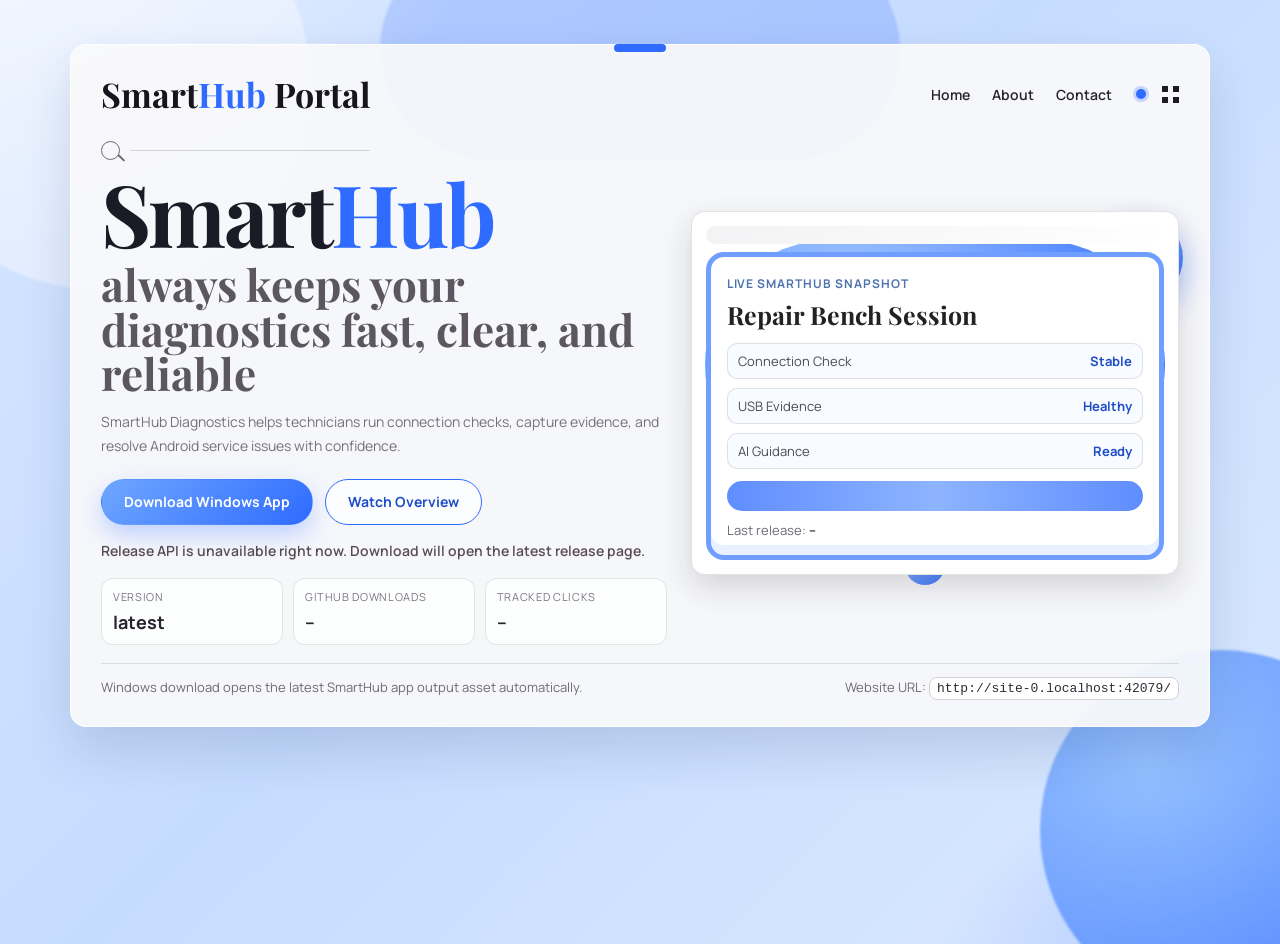
==== website-html/index.html @ 4f64154a "Add files via upload" ====
<!doctype html>
<html lang="en">
<head>
  <meta charset="utf-8" />
  <meta name="viewport" content="width=device-width, initial-scale=1" />
  <title>SmartHub Portal | Download Windows App</title>
  <meta
    name="description"
    content="SmartHub Portal for Windows diagnostics. Download the app, track releases, and launch technician-friendly repair workflows."
  />
  <link rel="preconnect" href="https://fonts.googleapis.com" />
  <link rel="preconnect" href="https://fonts.gstatic.com" crossorigin />
  <link
    href="https://fonts.googleapis.com/css2?family=Manrope:wght@400;500;600;700;800&family=Playfair+Display:wght@600;700;800&display=swap"
    rel="stylesheet"
  />
  <link rel="stylesheet" href="./styles.css" />
</head>
<body>
  <div class="bg-shape bg-shape-a" aria-hidden="true"></div>
  <div class="bg-shape bg-shape-b" aria-hidden="true"></div>
  <div class="bg-shape bg-shape-c" aria-hidden="true"></div>

  <main class="stage" id="home">
    <section class="panel reveal-up">
      <header class="nav-bar">
        <a class="logo" href="#home">Smart<span>Hub</span> Portal</a>

        <nav class="nav-links" aria-label="Main navigation">
          <a href="#home">Home</a>
          <a href="#about">About</a>
          <a href="#contact">Contact</a>
        </nav>

        <div class="nav-icons" aria-hidden="true">
          <span class="dot"></span>
          <span class="grid-icon"></span>
        </div>
      </header>

      <section class="hero-grid" id="about">
        <article class="hero-copy reveal-up delay-1">
          <div class="search-line" aria-hidden="true">
            <span class="search-icon"></span>
            <span class="search-rule"></span>
          </div>

          <h1>Smart<span>Hub</span></h1>
          <h2>always keeps your diagnostics fast, clear, and reliable</h2>
          <p>
            SmartHub Diagnostics helps technicians run connection checks, capture evidence,
            and resolve Android service issues with confidence.
          </p>

          <div class="cta-row">
            <button id="downloadBtn" class="btn primary" type="button">Download Windows App</button>
            <a class="btn secondary" href="#contact">Watch Overview</a>
          </div>

          <p id="downloadStatus" class="status">Preparing release information...</p>

          <div class="mini-metrics" aria-label="Release metrics">
            <div class="metric-pill">
              <span>Version</span>
              <strong id="metricVersion">Checking...</strong>
            </div>
            <div class="metric-pill">
              <span>GitHub Downloads</span>
              <strong id="metricGithubDownloads">--</strong>
            </div>
            <div class="metric-pill">
              <span>Tracked Clicks</span>
              <strong id="metricTrackedClicks">--</strong>
            </div>
          </div>
        </article>

        <article class="hero-visual reveal-up delay-2" aria-label="SmartHub visual preview">
          <div class="orbit orbit-a"></div>
          <div class="orbit orbit-b"></div>
          <div class="orbit orbit-c"></div>

          <div class="preview-frame">
            <div class="preview-top-accent"></div>
            <div class="preview-card">
              <p class="preview-label">Live SmartHub Snapshot</p>
              <h3>Repair Bench Session</h3>

              <ul>
                <li><span>Connection Check</span><b>Stable</b></li>
                <li><span>USB Evidence</span><b>Healthy</b></li>
                <li><span>AI Guidance</span><b>Ready</b></li>
              </ul>

              <div class="wave"></div>
              <p class="published">Last release: <strong id="metricPublishedAt">Checking...</strong></p>
            </div>
          </div>
        </article>
      </section>

      <footer class="foot" id="contact">
        <p>Windows download opens the latest SmartHub app output asset automatically.</p>
        <p class="site-url">Website URL: <code id="siteUrl">Loading...</code></p>
      </footer>
    </section>
  </main>

  <script src="./app.js" defer></script>
</body>
</html>
---- website-html/styles.css ----
:root {
  --bg: #d9e8ff;
  --bg-soft: #eef5ff;
  --card: #f9f9fb;
  --ink: #1b1b26;
  --muted: #77707c;
  --brand: #2f6bff;
  --brand-strong: #1f4dc7;
  --border: rgba(27, 27, 38, 0.11);
  --shadow: 0 24px 50px rgba(20, 44, 88, 0.14);
}

* {
  box-sizing: border-box;
}

html,
body {
  margin: 0;
  padding: 0;
}

body {
  min-height: 100vh;
  color: var(--ink);
  font-family: "Manrope", "Segoe UI", Tahoma, Geneva, Verdana, sans-serif;
  background:
    radial-gradient(900px 600px at -5% -15%, rgba(255, 255, 255, 0.66), transparent 65%),
    radial-gradient(560px 360px at 100% 104%, rgba(47, 107, 255, 0.32), transparent 62%),
    linear-gradient(135deg, #d5e5ff, #c6dcff 46%, #dbe9ff);
  position: relative;
  overflow-x: hidden;
}

.bg-shape {
  position: fixed;
  pointer-events: none;
  filter: blur(1px);
}

.bg-shape-a {
  width: 420px;
  height: 420px;
  left: -110px;
  top: -130px;
  border-radius: 50%;
  background: rgba(255, 255, 255, 0.4);
}

.bg-shape-b {
  width: 360px;
  height: 360px;
  right: -120px;
  bottom: -110px;
  border-radius: 50%;
  background: radial-gradient(circle at 30% 30%, #7fb4ff, #2f6bff);
  opacity: 0.75;
}

.bg-shape-c {
  width: 520px;
  height: 220px;
  left: 50%;
  top: -60px;
  transform: translateX(-50%);
  border-radius: 999px;
  background: rgba(47, 107, 255, 0.2);
}

.stage {
  width: min(1140px, calc(100% - 34px));
  margin: 44px auto;
}

.panel {
  background: rgba(249, 249, 251, 0.93);
  border: 1px solid rgba(255, 255, 255, 0.7);
  border-radius: 16px;
  box-shadow: var(--shadow);
  padding: 26px 30px 30px;
  position: relative;
}

.panel::before {
  content: '';
  position: absolute;
  width: 52px;
  height: 8px;
  border-radius: 999px;
  background: var(--brand);
  left: 50%;
  top: -1px;
  transform: translateX(-50%);
}

.nav-bar {
  display: grid;
  grid-template-columns: 1fr auto auto;
  align-items: center;
  gap: 24px;
}

.logo {
  font-size: 34px;
  font-family: "Playfair Display", Georgia, serif;
  font-weight: 700;
  color: #16151d;
  text-decoration: none;
}

.logo span {
  color: var(--brand);
}

.nav-links {
  display: flex;
  align-items: center;
  gap: 22px;
}

.nav-links a {
  text-decoration: none;
  color: #25212d;
  font-size: 14px;
  font-weight: 600;
}

.nav-links a:hover {
  color: var(--brand-strong);
}

.nav-icons {
  display: flex;
  align-items: center;
  gap: 16px;
}

.dot {
  width: 10px;
  height: 10px;
  border-radius: 50%;
  background: var(--brand);
  box-shadow: 0 0 0 3px rgba(47, 107, 255, 0.24);
}

.grid-icon {
  width: 17px;
  height: 17px;
  display: inline-grid;
  grid-template-columns: repeat(2, 1fr);
  grid-template-rows: repeat(2, 1fr);
  gap: 3px;
}

.grid-icon {
  position: relative;
}

.grid-icon span,
.grid-icon i {
  display: none;
}

.grid-icon {
  background:
    linear-gradient(#1f1b25 0 0) 0 0/6px 6px,
    linear-gradient(#1f1b25 0 0) 100% 0/6px 6px,
    linear-gradient(#1f1b25 0 0) 0 100%/6px 6px,
    linear-gradient(#1f1b25 0 0) 100% 100%/6px 6px;
  background-repeat: no-repeat;
}

.hero-grid {
  margin-top: 24px;
  display: grid;
  grid-template-columns: 1.1fr 0.95fr;
  gap: 24px;
  align-items: center;
}

.search-line {
  display: flex;
  align-items: center;
  gap: 10px;
  margin-bottom: 12px;
}

.search-icon {
  width: 19px;
  height: 19px;
  border-radius: 50%;
  border: 1.6px solid #6d6772;
  display: inline-block;
  position: relative;
}

.search-icon::after {
  content: '';
  width: 9px;
  height: 1.6px;
  background: #6d6772;
  position: absolute;
  right: -7px;
  bottom: 0;
  transform: rotate(45deg);
  border-radius: 999px;
}

.search-rule {
  width: 240px;
  max-width: 100%;
  height: 1px;
  background: rgba(109, 103, 114, 0.25);
}

h1 {
  margin: 0;
  font-size: clamp(48px, 8vw, 86px);
  line-height: 0.95;
  letter-spacing: -0.03em;
  font-family: "Playfair Display", Georgia, serif;
}

h1 span {
  color: var(--brand);
}

h2 {
  margin: 8px 0 0;
  font-size: clamp(27px, 3.9vw, 44px);
  line-height: 1.02;
  font-family: "Playfair Display", Georgia, serif;
  color: #5b5660;
}

p {
  color: var(--muted);
}

.hero-copy > p {
  margin: 14px 0 0;
  max-width: 570px;
  line-height: 1.66;
  font-size: 14px;
}

.cta-row {
  margin-top: 22px;
  display: flex;
  flex-wrap: wrap;
  gap: 12px;
}

.btn {
  border: 1px solid transparent;
  border-radius: 999px;
  padding: 11px 22px;
  min-height: 46px;
  font-size: 14px;
  font-weight: 700;
  font-family: inherit;
  display: inline-flex;
  align-items: center;
  justify-content: center;
  text-decoration: none;
  cursor: pointer;
  transition: transform 140ms ease, box-shadow 140ms ease, background 140ms ease;
}

.btn:hover {
  transform: translateY(-1px);
}

.btn.primary {
  background: linear-gradient(135deg, #6fa7ff, var(--brand));
  color: #fff;
  box-shadow: 0 10px 24px rgba(47, 107, 255, 0.28);
}

.btn.primary[disabled] {
  opacity: 0.78;
  cursor: wait;
}

.btn.secondary {
  color: var(--brand-strong);
  border-color: var(--brand);
  background: rgba(255, 255, 255, 0.76);
}

.status {
  margin: 12px 0 0;
  min-height: 22px;
  font-size: 13px;
  color: #5a4b53;
  font-weight: 600;
}

.mini-metrics {
  margin-top: 16px;
  display: grid;
  grid-template-columns: repeat(3, minmax(0, 1fr));
  gap: 10px;
}

.metric-pill {
  background: rgba(255, 255, 255, 0.78);
  border: 1px solid var(--border);
  border-radius: 12px;
  padding: 10px 11px;
}

.metric-pill span {
  display: block;
  font-size: 11px;
  color: #7b7580;
  margin-bottom: 6px;
  text-transform: uppercase;
  letter-spacing: 0.06em;
}

.metric-pill strong {
  font-size: 18px;
  color: #25212d;
}

.hero-visual {
  position: relative;
}

.orbit {
  position: absolute;
  border-radius: 50%;
  animation: float 4.6s ease-in-out infinite;
}

.orbit-a {
  width: 86px;
  height: 86px;
  right: -4px;
  top: 4px;
  background: linear-gradient(145deg, #98c3ff, var(--brand));
  box-shadow: 0 11px 30px rgba(47, 107, 255, 0.38);
}

.orbit-b {
  width: 26px;
  height: 26px;
  right: 8px;
  top: 120px;
  background: #6f9fff;
  animation-delay: 0.3s;
}

.orbit-c {
  width: 40px;
  height: 40px;
  left: 44%;
  bottom: -10px;
  background: linear-gradient(145deg, #9cc6ff, #4078ff);
  animation-delay: 0.8s;
}

.preview-frame {
  position: relative;
  border: 1px solid rgba(27, 27, 38, 0.12);
  border-radius: 14px;
  background: #ffffff;
  box-shadow: 0 12px 30px rgba(39, 26, 34, 0.16);
  padding: 14px;
  overflow: hidden;
}

.preview-frame::before {
  content: '';
  position: absolute;
  width: 460px;
  height: 250px;
  left: 50%;
  top: 28px;
  transform: translateX(-50%);
  background: radial-gradient(circle at 30% 30%, #a7caff, #2f6bff);
  border-radius: 999px;
  z-index: 0;
}

.preview-top-accent {
  position: relative;
  z-index: 1;
  height: 18px;
  border-radius: 10px;
  background: linear-gradient(135deg, #f3f2f4, #ffffff);
  margin-bottom: 8px;
}

.preview-card {
  position: relative;
  z-index: 1;
  border-radius: 18px;
  background: #fff;
  padding: 18px 16px 16px;
  border: 5px solid #6f9eff;
  box-shadow: inset 0 -10px 0 rgba(47, 107, 255, 0.1);
}

.preview-label {
  margin: 0;
  font-size: 12px;
  font-weight: 700;
  color: #4f73ad;
  letter-spacing: 0.08em;
  text-transform: uppercase;
}

.preview-card h3 {
  margin: 6px 0 12px;
  font-size: 25px;
  font-family: "Playfair Display", Georgia, serif;
  color: #222;
}

.preview-card ul {
  list-style: none;
  margin: 0;
  padding: 0;
  display: grid;
  gap: 9px;
}

.preview-card li {
  display: flex;
  justify-content: space-between;
  align-items: center;
  font-size: 13px;
  color: #4e4a54;
  border: 1px solid rgba(27, 27, 38, 0.12);
  background: #f8fbff;
  border-radius: 10px;
  padding: 8px 10px;
}

.preview-card li b {
  color: #1f4dc7;
}

.wave {
  margin-top: 12px;
  height: 30px;
  border-radius: 999px;
  background: linear-gradient(90deg, #5f8dff 0%, #8eb4ff 50%, #5f8dff 100%);
  animation: pulse 3.2s ease-in-out infinite;
}

.published {
  margin: 10px 0 0;
  font-size: 13px;
  color: #6f6975;
}

.published strong {
  color: #3b3341;
}

.foot {
  margin-top: 18px;
  display: flex;
  justify-content: space-between;
  gap: 12px;
  flex-wrap: wrap;
  align-items: center;
  border-top: 1px solid rgba(27, 27, 38, 0.12);
  padding-top: 14px;
}

.foot p {
  margin: 0;
  font-size: 13px;
  color: #6f6975;
}

.site-url code {
  border: 1px solid rgba(27, 27, 38, 0.2);
  padding: 3px 7px;
  border-radius: 8px;
  background: #fff;
  color: #2f2b35;
}

.reveal-up {
  opacity: 0;
  transform: translateY(14px);
  animation: reveal 540ms ease forwards;
}

.delay-1 {
  animation-delay: 100ms;
}

.delay-2 {
  animation-delay: 220ms;
}

@keyframes reveal {
  to {
    opacity: 1;
    transform: translateY(0);
  }
}

@keyframes float {
  0%,
  100% {
    transform: translateY(0);
  }
  50% {
    transform: translateY(-10px);
  }
}

@keyframes pulse {
  0%,
  100% {
    opacity: 0.83;
  }
  50% {
    opacity: 1;
  }
}

@media (max-width: 1080px) {
  .hero-grid {
    grid-template-columns: 1fr;
  }

  .preview-frame::before {
    width: 115%;
  }
}

@media (max-width: 760px) {
  .stage {
    width: min(1140px, calc(100% - 18px));
    margin: 20px auto;
  }

  .panel {
    padding: 20px 16px 20px;
  }

  .nav-bar {
    grid-template-columns: 1fr;
    gap: 10px;
  }

  .nav-links {
    gap: 14px;
  }

  .cta-row {
    flex-direction: column;
  }

  .btn {
    width: 100%;
  }

  .mini-metrics {
    grid-template-columns: 1fr;
  }

  .search-rule {
    width: 120px;
  }
}

@media (prefers-reduced-motion: reduce) {
  .orbit,
  .wave,
  .reveal-up,
  .delay-1,
  .delay-2 {
    animation: none;
    transform: none;
    opacity: 1;
  }

  .btn {
    transition: none;
  }
}
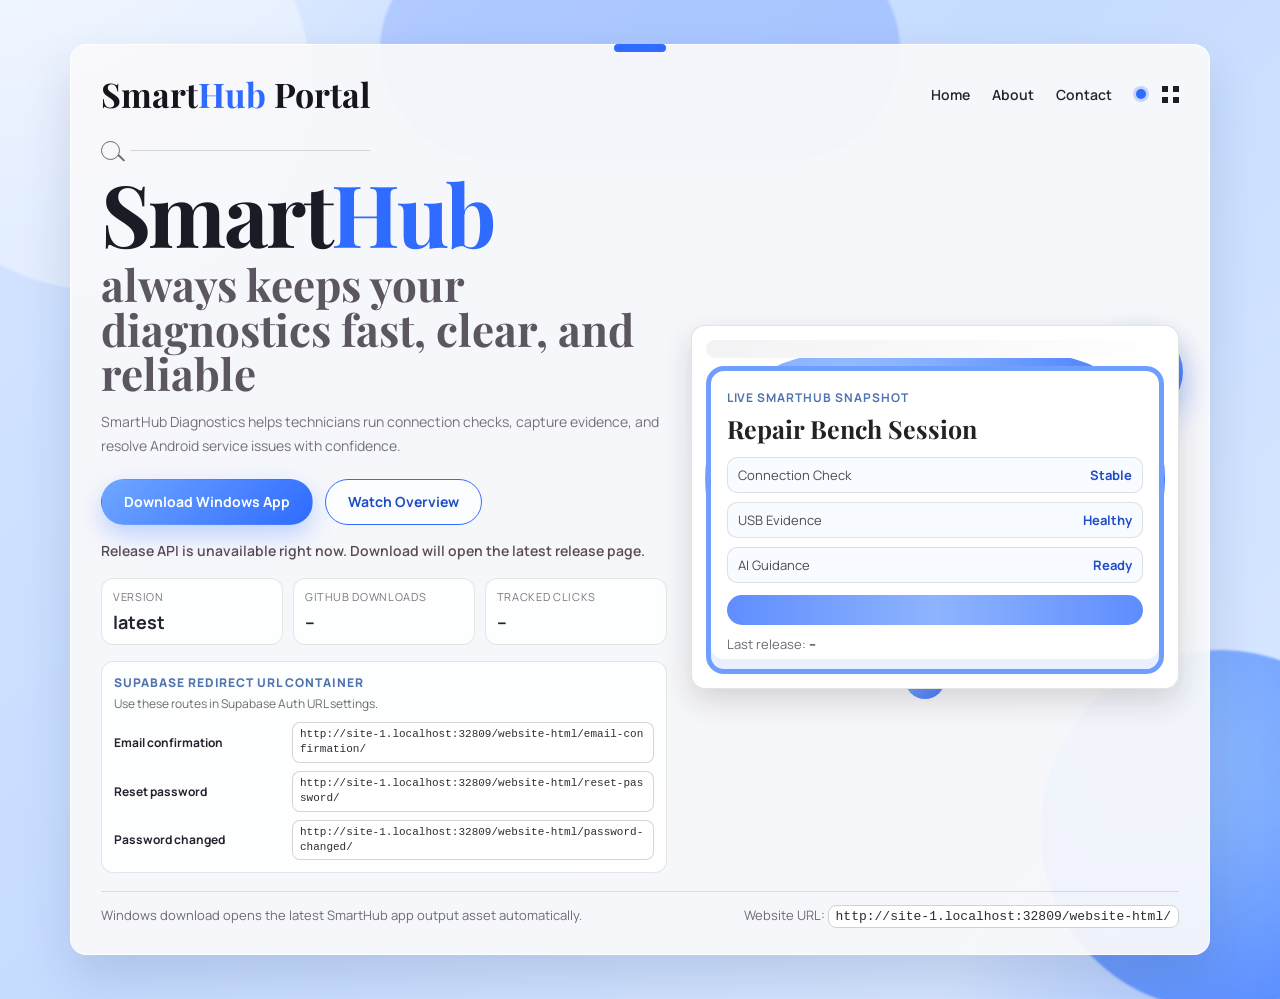
==== commit 648e8b6b: "Add files via upload" ====
--- a/website-html/index.html
+++ b/website-html/index.html
@@ -73,6 +73,25 @@
               <strong id="metricTrackedClicks">--</strong>
             </div>
           </div>
+
+          <div class="supabase-url-container" aria-label="Supabase redirect URL container">
+            <div class="supabase-url-title">Supabase Redirect URL Container</div>
+            <div class="supabase-url-subtitle">Use these routes in Supabase Auth URL settings.</div>
+            <div class="supabase-url-grid">
+              <div class="supabase-url-item">
+                <span>Email confirmation</span>
+                <code id="supabaseEmailRedirectUrl">Loading...</code>
+              </div>
+              <div class="supabase-url-item">
+                <span>Reset password</span>
+                <code id="supabasePasswordResetUrl">Loading...</code>
+              </div>
+              <div class="supabase-url-item">
+                <span>Password changed</span>
+                <code id="supabasePasswordChangedUrl">Loading...</code>
+              </div>
+            </div>
+          </div>
         </article>
 
         <article class="hero-visual reveal-up delay-2" aria-label="SmartHub visual preview">
--- a/website-html/styles.css
+++ b/website-html/styles.css
@@ -322,6 +322,88 @@
 .metric-pill strong {
   font-size: 18px;
   color: #25212d;
+}
+
+.supabase-url-container {
+  margin-top: 16px;
+  background: rgba(255, 255, 255, 0.78);
+  border: 1px solid var(--border);
+  border-radius: 12px;
+  padding: 12px;
+}
+
+.supabase-url-title {
+  font-size: 12px;
+  font-weight: 800;
+  letter-spacing: 0.08em;
+  text-transform: uppercase;
+  color: #4f73ad;
+}
+
+.supabase-url-subtitle {
+  margin-top: 4px;
+  font-size: 12px;
+  color: #6f6975;
+}
+
+.supabase-url-grid {
+  margin-top: 10px;
+  display: grid;
+  gap: 8px;
+}
+
+.supabase-url-item {
+  display: grid;
+  grid-template-columns: 170px minmax(0, 1fr);
+  gap: 8px;
+  align-items: center;
+}
+
+.supabase-url-item span {
+  font-size: 12px;
+  font-weight: 700;
+  color: #25212d;
+}
+
+.supabase-url-item code {
+  font-size: 11px;
+  line-height: 1.4;
+  color: #2f2b35;
+  background: #fff;
+  border: 1px solid rgba(27, 27, 38, 0.18);
+  border-radius: 8px;
+  padding: 4px 7px;
+  word-break: break-all;
+}
+
+.auth-form {
+  margin-top: 14px;
+  max-width: 460px;
+  display: grid;
+  gap: 10px;
+}
+
+.auth-input {
+  width: 100%;
+  min-height: 42px;
+  border-radius: 10px;
+  border: 1px solid rgba(27, 27, 38, 0.2);
+  background: rgba(255, 255, 255, 0.94);
+  padding: 9px 12px;
+  font: inherit;
+  color: #25212d;
+}
+
+.auth-input:focus {
+  outline: none;
+  border-color: rgba(47, 107, 255, 0.6);
+  box-shadow: 0 0 0 3px rgba(47, 107, 255, 0.15);
+}
+
+.auth-help {
+  margin: 4px 0 0;
+  font-size: 12px;
+  color: #6f6975;
 }
 
 .hero-visual {
@@ -568,6 +650,10 @@
     grid-template-columns: 1fr;
   }
 
+  .supabase-url-item {
+    grid-template-columns: 1fr;
+  }
+
   .search-rule {
     width: 120px;
   }
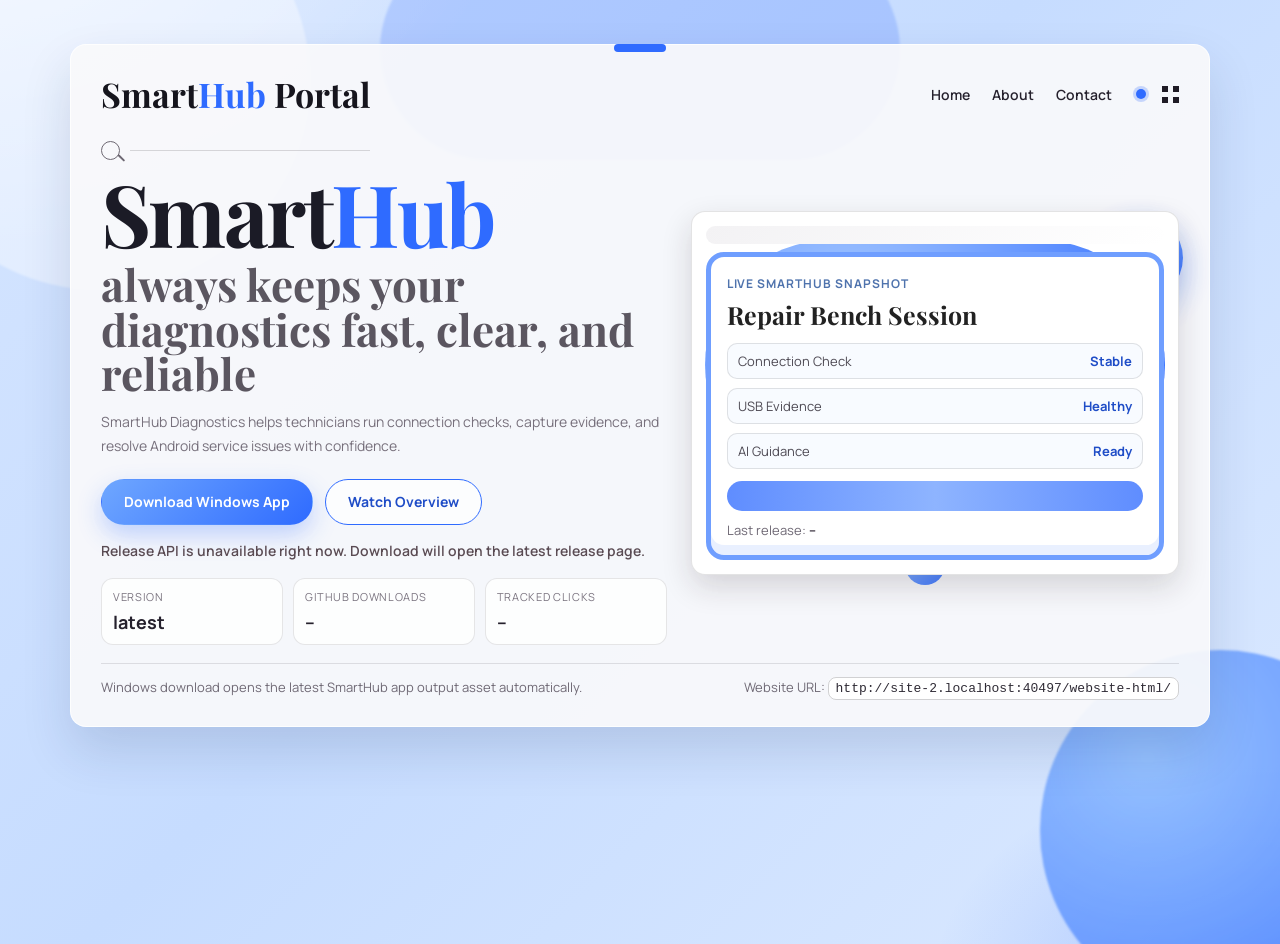
==== commit f6de8033: "Add files via upload" ====
--- a/website-html/index.html
+++ b/website-html/index.html
@@ -73,25 +73,6 @@
               <strong id="metricTrackedClicks">--</strong>
             </div>
           </div>
-
-          <div class="supabase-url-container" aria-label="Supabase redirect URL container">
-            <div class="supabase-url-title">Supabase Redirect URL Container</div>
-            <div class="supabase-url-subtitle">Use these routes in Supabase Auth URL settings.</div>
-            <div class="supabase-url-grid">
-              <div class="supabase-url-item">
-                <span>Email confirmation</span>
-                <code id="supabaseEmailRedirectUrl">Loading...</code>
-              </div>
-              <div class="supabase-url-item">
-                <span>Reset password</span>
-                <code id="supabasePasswordResetUrl">Loading...</code>
-              </div>
-              <div class="supabase-url-item">
-                <span>Password changed</span>
-                <code id="supabasePasswordChangedUrl">Loading...</code>
-              </div>
-            </div>
-          </div>
         </article>
 
         <article class="hero-visual reveal-up delay-2" aria-label="SmartHub visual preview">
--- a/website-html/styles.css
+++ b/website-html/styles.css
@@ -322,58 +322,6 @@
 .metric-pill strong {
   font-size: 18px;
   color: #25212d;
-}
-
-.supabase-url-container {
-  margin-top: 16px;
-  background: rgba(255, 255, 255, 0.78);
-  border: 1px solid var(--border);
-  border-radius: 12px;
-  padding: 12px;
-}
-
-.supabase-url-title {
-  font-size: 12px;
-  font-weight: 800;
-  letter-spacing: 0.08em;
-  text-transform: uppercase;
-  color: #4f73ad;
-}
-
-.supabase-url-subtitle {
-  margin-top: 4px;
-  font-size: 12px;
-  color: #6f6975;
-}
-
-.supabase-url-grid {
-  margin-top: 10px;
-  display: grid;
-  gap: 8px;
-}
-
-.supabase-url-item {
-  display: grid;
-  grid-template-columns: 170px minmax(0, 1fr);
-  gap: 8px;
-  align-items: center;
-}
-
-.supabase-url-item span {
-  font-size: 12px;
-  font-weight: 700;
-  color: #25212d;
-}
-
-.supabase-url-item code {
-  font-size: 11px;
-  line-height: 1.4;
-  color: #2f2b35;
-  background: #fff;
-  border: 1px solid rgba(27, 27, 38, 0.18);
-  border-radius: 8px;
-  padding: 4px 7px;
-  word-break: break-all;
 }
 
 .auth-form {
